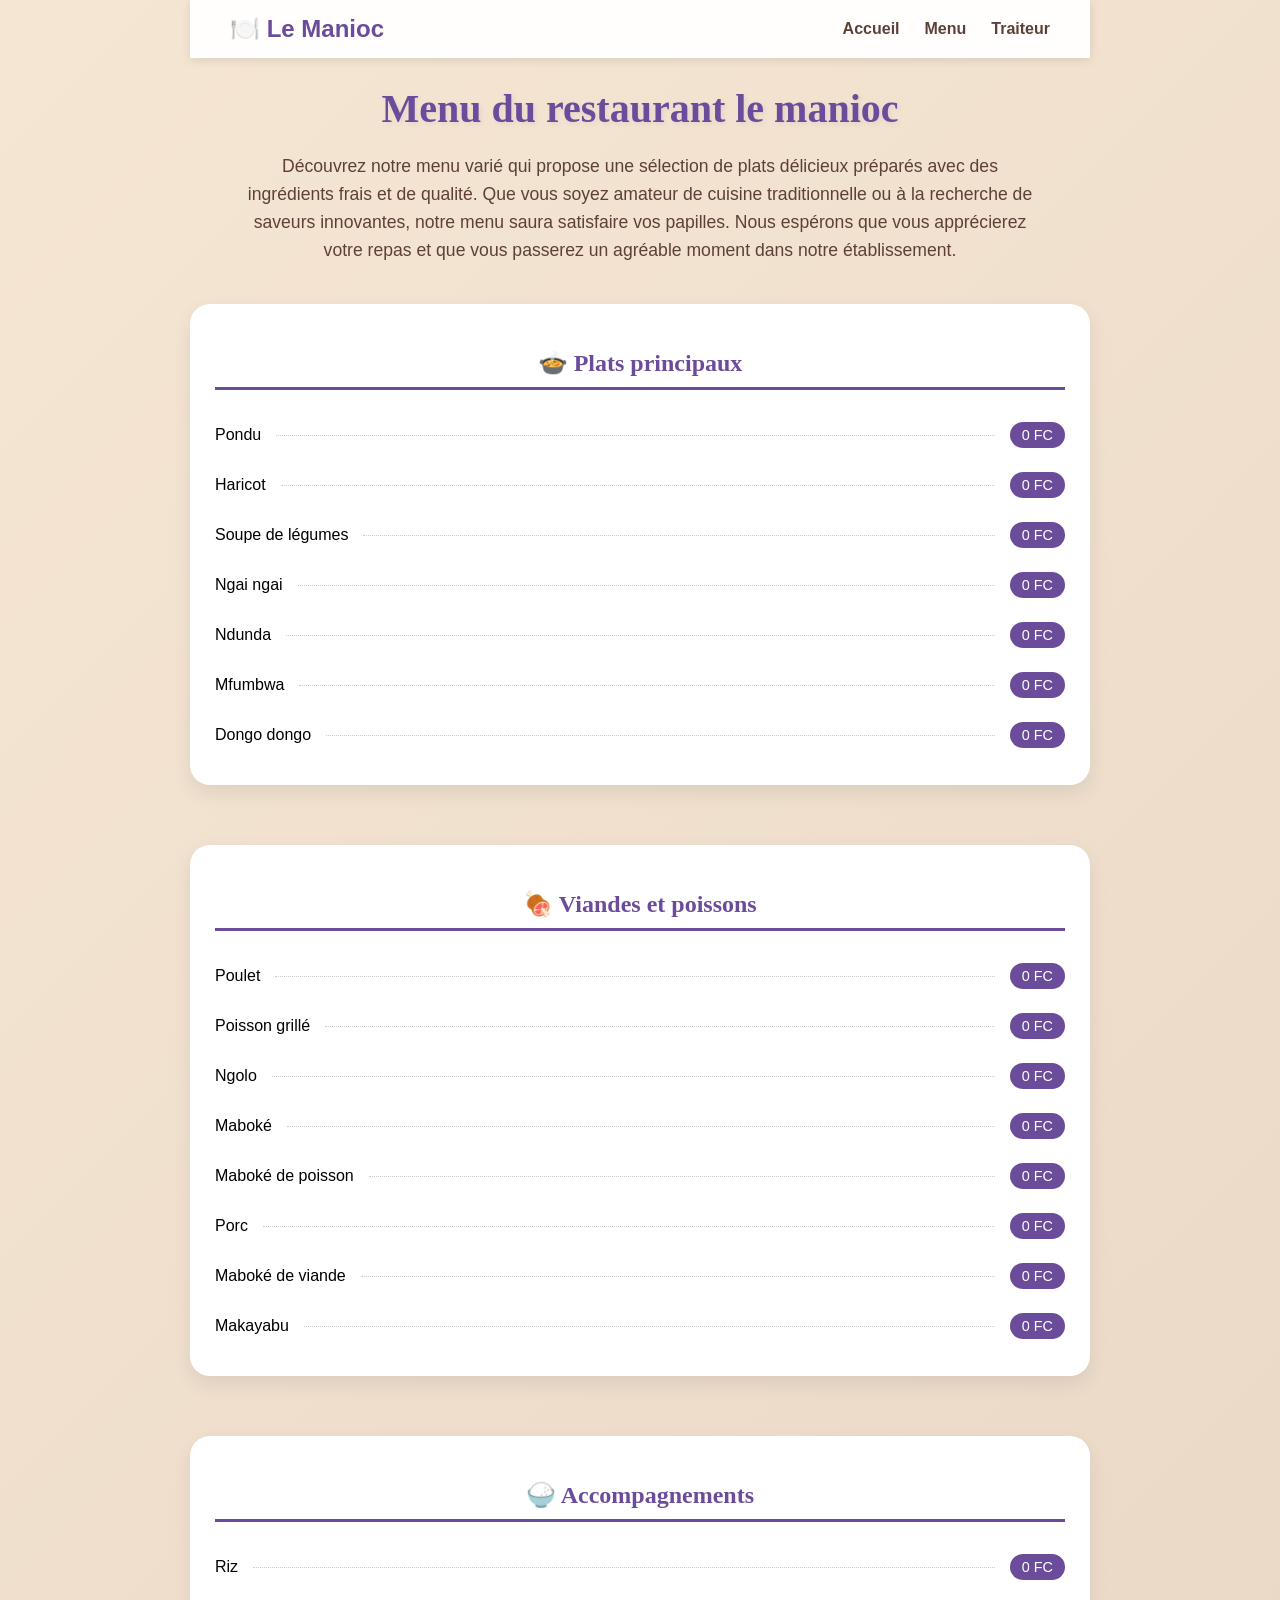
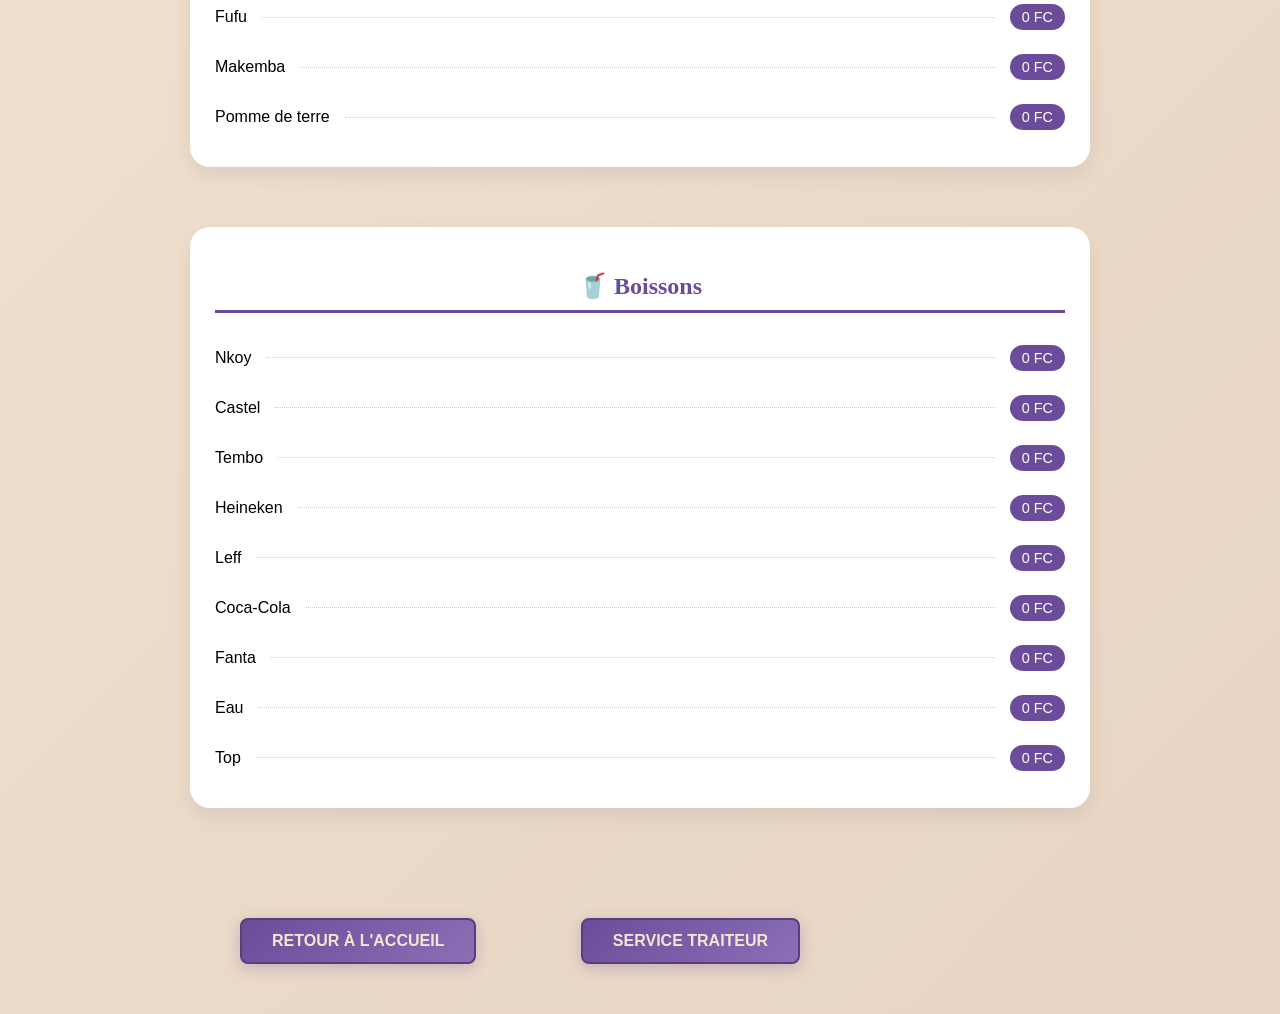
==== Menu.html @ 0daa8d3b "update" ====
<!DOCTYPE html>
<html lang="en">

<head>
        <meta charset="UTF-8">
        <meta name="viewport" content="width=device-width, initial-scale=1.0">
        <link rel="stylesheet" href="style.css">
        <title>Menu</title>
</head>

<body>
        <nav class="site-nav">
                <div class="logo">🍽️ Le Manioc</div>

                <div class="nav-links">
                        <a href="index.html">Accueil</a>
                        <a href="Menu.html">Menu</a>
                        <a href="Traiteur.html">Traiteur</a>
                </div>
        </nav>

        <h1>Menu du restaurant le manioc</h1>
        <p>Découvrez notre menu varié qui propose une sélection de plats délicieux préparés avec des ingrédients frais
                et de
                qualité. Que vous soyez amateur de cuisine traditionnelle ou à la recherche de saveurs innovantes, notre
                menu
                saura satisfaire vos papilles. Nous espérons que vous apprécierez votre repas et que vous passerez un
                agréable
                moment dans notre établissement.</p>

        <div class="menu-container">
                <div class="menu-column">
                        <section class="menu-section">
                                <h2>🍲 Plats principaux</h2>
                                <div class="menu-items">
                                        <div class="menu-line"><span class="plat">Pondu</span><span
                                                        class="dotted-line"></span><span class="price">0 FC</span></div>
                                        <div class="menu-line"><span class="plat">Haricot</span><span
                                                        class="dotted-line"></span><span class="price">0 FC</span></div>
                                        <div class="menu-line"><span class="plat">Soupe de légumes</span><span
                                                        class="dotted-line"></span><span class="price">0 FC</span></div>
                                        <div class="menu-line"><span class="plat">Ngai ngai</span><span
                                                        class="dotted-line"></span><span class="price">0 FC</span></div>
                                        <div class="menu-line"><span class="plat">Ndunda</span><span
                                                        class="dotted-line"></span><span class="price">0 FC</span></div>
                                        <div class="menu-line"><span class="plat">Mfumbwa</span><span
                                                        class="dotted-line"></span><span class="price">0 FC</span></div>
                                        <div class="menu-line"><span class="plat">Dongo dongo</span><span
                                                        class="dotted-line"></span><span class="price">0 FC</span></div>
                                </div>
                        </section>

                        <section class="menu-section">
                                <h2>🍖 Viandes et poissons</h2>

                                <div class="menu-items">
                                        <div class="menu-line"><span class="dish-name">Poulet</span><span
                                                        class="dotted-line"></span><span class="price">0 FC</span></div>
                                        <div class="menu-line"><span class="dish-name">Poisson grillé</span><span
                                                        class="dotted-line"></span><span class="price">0 FC</span></div>
                                        <div class="menu-line"><span class="dish-name">Ngolo</span><span
                                                        class="dotted-line"></span><span class="price">0 FC</span></div>
                                        <div class="menu-line"><span class="dish-name">Maboké</span><span
                                                        class="dotted-line"></span><span class="price">0 FC</span></div>
                                        <div class="menu-line"><span class="dish-name">Maboké de poisson</span><span
                                                        class="dotted-line"></span><span class="price">0 FC</span></div>
                                        <div class="menu-line"><span class="dish-name">Porc</span><span
                                                        class="dotted-line"></span><span class="price">0 FC</span></div>
                                        <div class="menu-line"><span class="dish-name">Maboké de viande</span><span
                                                        class="dotted-line"></span><span class="price">0 FC</span></div>
                                        <div class="menu-line"><span class="dish-name">Makayabu</span><span
                                                        class="dotted-line"></span><span class="price">0 FC</span></div>
                                </div>
                        </section>
                </div>

                <div class="menu-column">
                        <section class="menu-section">
                                <h2>🍚 Accompagnements</h2>
                                <div class="menu-items">
                                        <div class="menu-line"><span class="dish-name">Riz</span><span
                                                        class="dotted-line"></span><span class="price">0 FC</span></div>
                                        <div class="menu-line"><span class="dish-name">Fufu</span><span
                                                        class="dotted-line"></span><span class="price">0 FC</span></div>
                                        <div class="menu-line"><span class="dish-name">Makemba</span><span
                                                        class="dotted-line"></span><span class="price">0 FC</span></div>
                                        <div class="menu-line"><span class="dish-name">Pomme de terre</span><span
                                                        class="dotted-line"></span><span class="price">0 FC</span></div>
                                </div>
                        </section>

                        <section class="menu-section">
                                <h2>🥤 Boissons</h2>
                                <div class="menu-items">
                                        <div class="menu-line"><span class="dish-name">Nkoy</span><span
                                                        class="dotted-line"></span><span class="price">0 FC</span></div>
                                        <div class="menu-line"><span class="dish-name">Castel</span><span
                                                        class="dotted-line"></span><span class="price">0 FC</span></div>
                                        <div class="menu-line"><span class="dish-name">Tembo</span><span
                                                        class="dotted-line"></span><span class="price">0 FC</span></div>
                                        <div class="menu-line"><span class="dish-name">Heineken</span><span
                                                        class="dotted-line"></span><span class="price">0 FC</span></div>
                                        <div class="menu-line"><span class="dish-name">Leff</span><span
                                                        class="dotted-line"></span><span class="price">0 FC</span></div>
                                        <div class="menu-line"><span class="dish-name">Coca-Cola</span><span
                                                        class="dotted-line"></span><span class="price">0 FC</span></div>
                                        <div class="menu-line"><span class="dish-name">Fanta</span><span
                                                        class="dotted-line"></span><span class="price">0 FC</span></div>
                                        <div class="menu-line"><span class="dish-name">Eau</span><span
                                                        class="dotted-line"></span><span class="price">0 FC</span></div>
                                        <div class="menu-line"><span class="dish-name">Top</span><span
                                                        class="dotted-line"></span><span class="price">0 FC</span></div>
                                </div>
                        </section>
                </div>
        </div>

        <div class="menu-footer">
                <button onclick="window.location.href='index.html'">Retour à l'accueil</button>
                <button onclick="window.location.href='Traiteur.html'">Service traiteur</button>
        </div>
        <script src="script.js"></script>
</body>

</html>
---- style.css ----
body {

     font-family: 'Inter', sans-serif;
     background: linear-gradient(135deg, #F5E6D3 0%, #E8D5C4 100%);
     max-width: 900px;
     margin: 0 auto;

 }

 h1 {
     font-family: 'Playfair Display', serif;
     color: #6B4C9A;
     font-size: 2.5rem;
     font-weight: 700;
     margin-bottom: 20px;
     text-align: center;
     text-shadow: 2px 2px 4px rgba(107, 76, 154, 0.1);
     animation: fadeIn 1s ease-out 0.3s both;
 }

 h2 {
     font-family: 'Playfair Display', serif;
     color: #6B4C9A;
     font-weight: 700;
     margin-bottom: 15px;
     text-align: center;
     animation: fadeIn 1s ease-out 0.5s both;
 }

 p {
     font-size: 1.1rem;
     line-height: 1.6;
     max-width: 800px;
     margin: 0 auto 40px;
     text-align: center;
     color: #5D4037;
     animation: fadeIn 1s ease-out 0.5s both;
 }

 button {
     background: linear-gradient(135deg, #6B4C9A, #8a6fb6);
     color: #F5E6D3;
     border: none;
     border-radius: 25px;
     padding: 12px 24px;
     font-family: 'Inter', sans-serif;
     font-weight: 600;
     text-transform: uppercase;
     cursor: pointer;
     box-shadow: 0 4px 15px rgba(107, 76, 154, 0.3);
     transition: transform 0.2s ease, box-shadow 0.2s ease, background 0.2s ease;
 }

 button:hover {
     transform: translateY(-2px);
     background: linear-gradient(135deg, #7f5ca7, #9a7fc0);
     box-shadow: 0 6px 20px rgba(107, 76, 154, 0.4);
 }


 ul,
 ol {
     list-style-position: inside;
     padding-left: 1.2rem;
     text-align: left;
     display: inline-block;
     margin: 0 auto 20px;
 }



 li {
     margin: 0.2rem 0;

     animation: fadeInUp 0.6s ease-out both;
 }


 button {
     background-color: #6B4C9A;
     color: #F5E6D3;
     padding: 12px 30px;
     font-size: 1rem;
     border: 2px solid #5A3D7A;
     border-radius: 8px;
     cursor: pointer;
     margin: 50px;
     transition: all 0.3s ease;
     font-weight: 600;
     animation: fadeIn 1s ease-out 0.7s both;

 }

 /*acceuil*/

 .site-nav {
     position: sticky;
     top: 0;
     z-index: 1000;

     display: flex;
     justify-content: space-between;
     align-items: center;

     padding: 15px 40px;

     background: rgba(255, 255, 255, 0.95);

     backdrop-filter: blur(10px);

     box-shadow: 0 2px 10px rgba(0, 0, 0, 0.1);
 }

 .logo {
     font-size: 1.5rem;
     font-weight: bold;
     color: #6B4C9A;
 }

 .nav-links {
     display: flex;
     gap: 25px;
 }

 .nav-links a {
     text-decoration: none;
     color: #5D4037;
     font-weight: 600;
     transition: 0.3s;
 }

 .nav-links a:hover {
     color: #6B4C9A;
 }

 @media (max-width: 768px) {

     .site-nav {
         flex-direction: column;
         gap: 10px;
     }

     .nav-links {
         flex-wrap: wrap;
         justify-content: center;
     }

 }


 .hero {
     height: 80vh;
     background-image: url("images/restaurant.jpg");
     background-size: cover;
     background-position: center;
     display: flex;
     justify-content: center;
     align-items: center;
 }

 .overlay {
     background: rgba(0, 0, 0, 0.5);
     padding: 40px;
     border-radius: 15px;
     text-align: center;
     color: white;
 }

 .overlay h1 {
     font-size: 4rem;
     color: white;
 }

 .overlay p {
     color: white;
     max-width: 600px;
 }

 .hero-buttons {
     display: flex;
     justify-content: center;
     gap: 15px;
 }

 .specialites {
     padding: 80px 20px;
     text-align: center;
 }

 .cards {
     display: grid;
     grid-template-columns: repeat(3, 1fr);
     gap: 25px;
     max-width: 1000px;
     margin: auto;
 }

 @media (max-width: 900px) {
     .cards {
         grid-template-columns: 1fr;
     }
 }

 .card {
     width: 280px;
     background: white;
     border-radius: 15px;
     overflow: hidden;
     box-shadow: 0 5px 20px rgba(0, 0, 0, 0.1);
     transition: 0.3s;
 }

 .card:hover {
     transform: scale(1.08);
 }

 .card img {
     width: 100%;
     height: 220px;
     object-fit: cover;
     transition: transform 0.4s ease;
 }

 .card h3 {
     margin: 15px 0;
 }

 .card p {
     padding: 0 15px 20px;
 }

 /*a proppos*/
 .why-us {
     padding: 80px 20px;
     text-align: center;
 }

 .advantages {
     display: flex;
     justify-content: center;
     gap: 30px;
     flex-wrap: wrap;
 }

 .advantage {
     background: white;
     width: 250px;
     padding: 25px;
     border-radius: 15px;
     box-shadow: 0 5px 15px rgba(0, 0, 0, 0.1);
 }

 .advantage:hover {
     transform: translateY(-5px);
     transition: 0.3s;
 }


 .whatsapp-btn {
     position: fixed;
     bottom: 20px;
     right: 20px;

     width: 60px;
     height: 60px;

     background: #25D366;

     border-radius: 50%;

     display: flex;
     justify-content: center;
     align-items: center;

     text-decoration: none;

     font-size: 28px;

     color: white;

     box-shadow: 0 4px 15px rgba(0, 0, 0, 0.3);

     z-index: 9999;

     transition: transform 0.3s;
 }

 .whatsapp-btn:hover {
     transform: scale(1.1);
 }

 .contact-section {
     padding: 80px 20px;
     text-align: center;
 }

 .contact-container {
     display: grid;
     grid-template-columns: repeat(auto-fit, minmax(220px, 1fr));
     gap: 25px;
     max-width: 1000px;
     margin: auto;
 }

 .contact-card {
     background: white;
     padding: 25px;
     border-radius: 15px;
     box-shadow: 0 5px 15px rgba(0, 0, 0, 0.1);
     transition: transform 0.3s ease;
 }

 .contact-card:hover {
     transform: translateY(-5px);
 }

 .contact-card h3 {
     color: #6B4C9A;
     margin-bottom: 10px;
 }

 .footer {
     text-align: center;
     padding: 25px;
     background: #6B4C9A;
     color: white;
     margin-top: 50px;
 }

 /*menu*/

 .menu-section {
     background: white;
     padding: 25px;
     border-radius: 20px;
     box-shadow: 0 8px 20px rgba(0, 0, 0, 0.08);
     transition: 0.3s ease;
     margin-bottom: 60px;
 }

 .menu-container {

     gap: 4rem;
 }

 .menu-section:hover {
     transform: translateY(-5px);
 }

 .menu-section h2 {
     color: #6B4C9A;
     text-align: center;
     margin-bottom: 20px;
     border-bottom: 3px solid #6B4C9A;
     padding-bottom: 10px;
 }

 .menu-line {
     display: flex;
     align-items: center;
     padding: 12px 0;
 }

 .dotted-line {
     flex: 1;
     border-bottom: 1px dotted #ccc;
     margin: 0 15px;
 }

 .menu-line:hover {
     padding-left: 10px;
     color: #6B4C9A;
 }

 .price {
     background: #6B4C9A;
     color: white;
     padding: 5px 12px;
     border-radius: 20px;
     font-size: 0.9rem;
 }
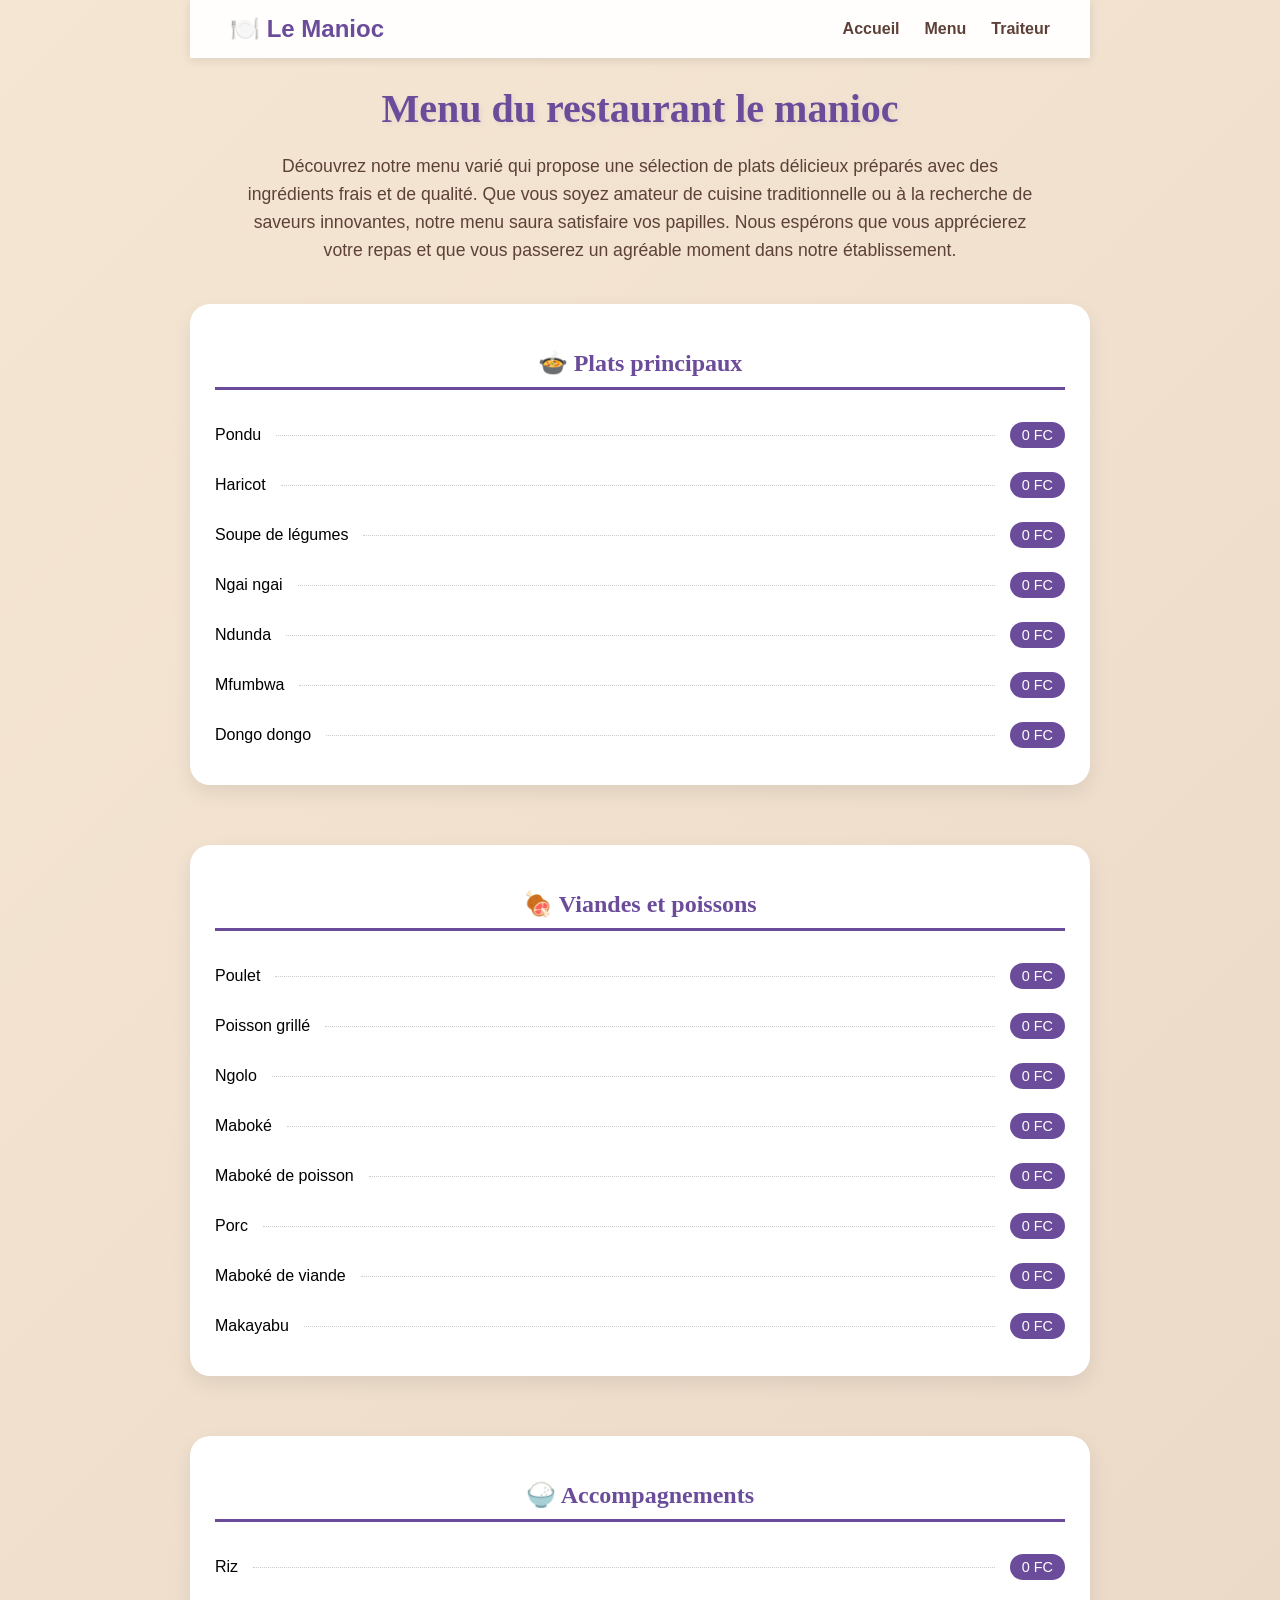
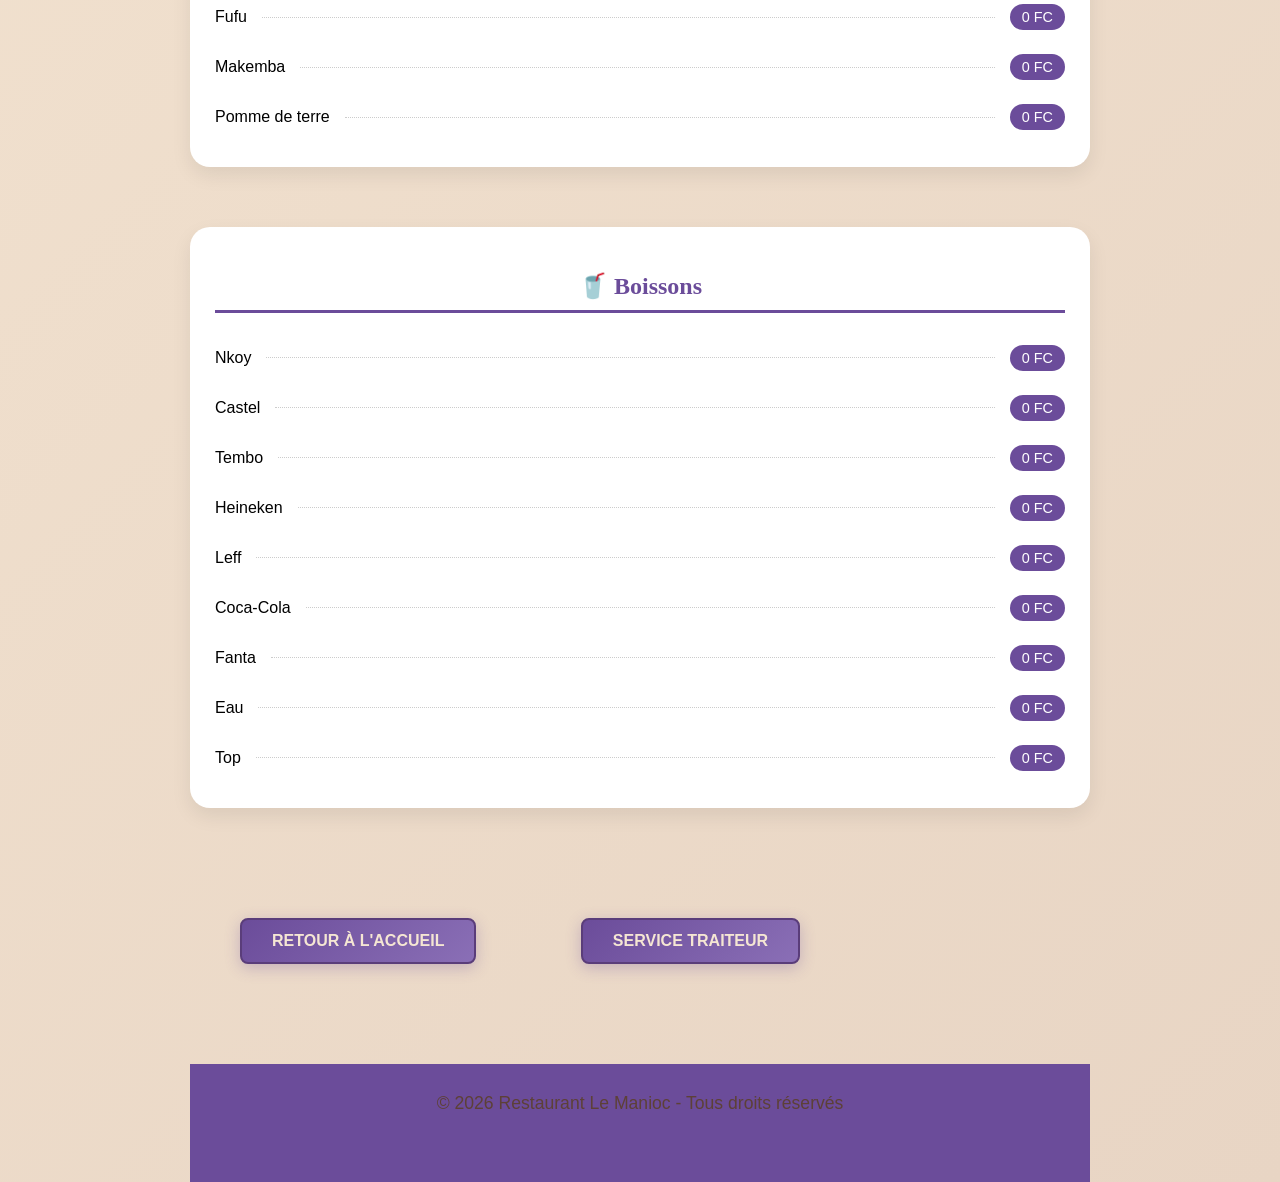
==== commit b7181294: "update" ====
--- a/Menu.html
+++ b/Menu.html
@@ -119,7 +119,9 @@
                 <button onclick="window.location.href='index.html'">Retour à l'accueil</button>
                 <button onclick="window.location.href='Traiteur.html'">Service traiteur</button>
         </div>
-        <script src="script.js"></script>
+        <footer class="footer">
+                <p>© 2026 Restaurant Le Manioc - Tous droits réservés</p>
+        </footer>
 </body>
 
 </html>
--- a/style.css
+++ b/style.css
@@ -158,6 +158,10 @@
      align-items: center;
  }
 
+ .hero h1 {
+     font-size: clamp(2.5rem, 8vw, 5rem);
+ }
+
  .overlay {
      background: rgba(0, 0, 0, 0.5);
      padding: 40px;
@@ -180,11 +184,14 @@
      display: flex;
      justify-content: center;
      gap: 15px;
+     padding: 12px 20px;
+     font-size: 1rem;
  }
 
  .specialites {
      padding: 80px 20px;
      text-align: center;
+
  }
 
  .cards {
@@ -378,4 +385,9 @@
      padding: 5px 12px;
      border-radius: 20px;
      font-size: 0.9rem;
+ }
+
+ /* moins d'espace vide*/
+ section {
+     padding: 60px 20px;
  }
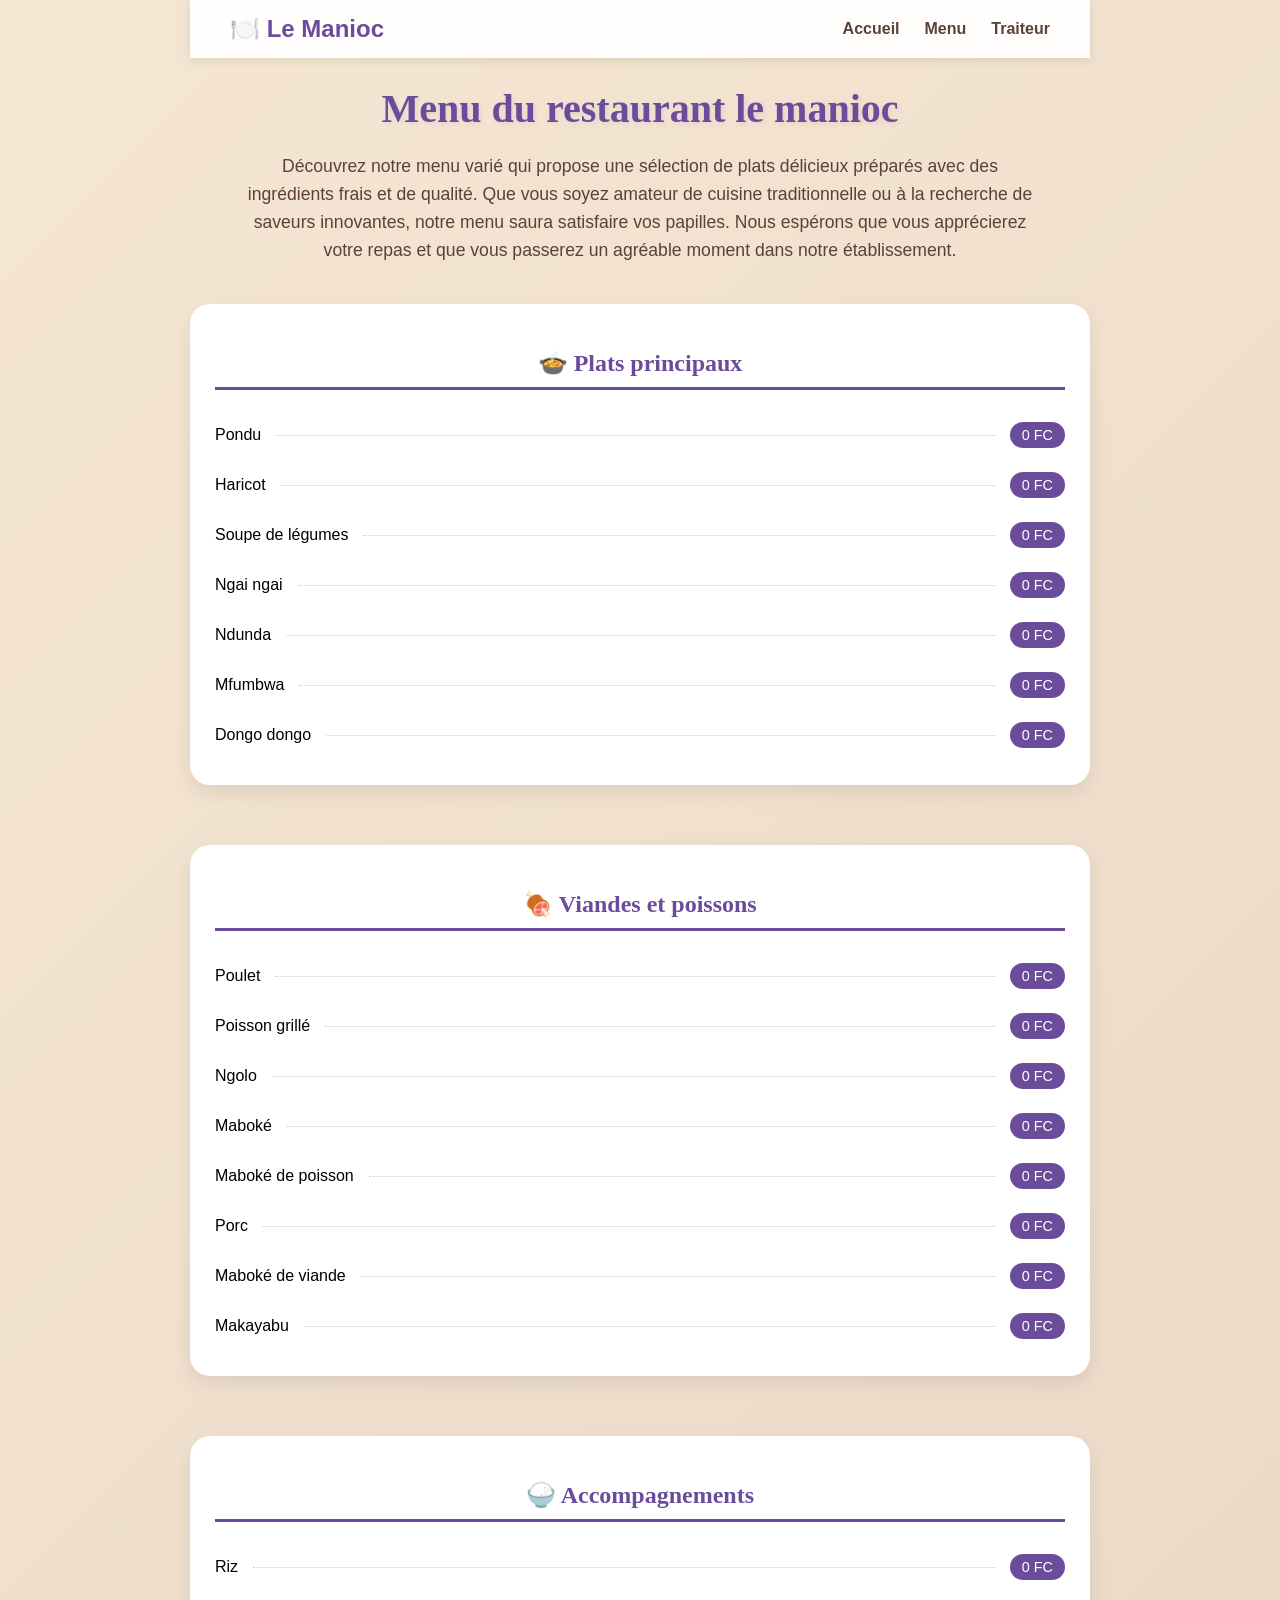
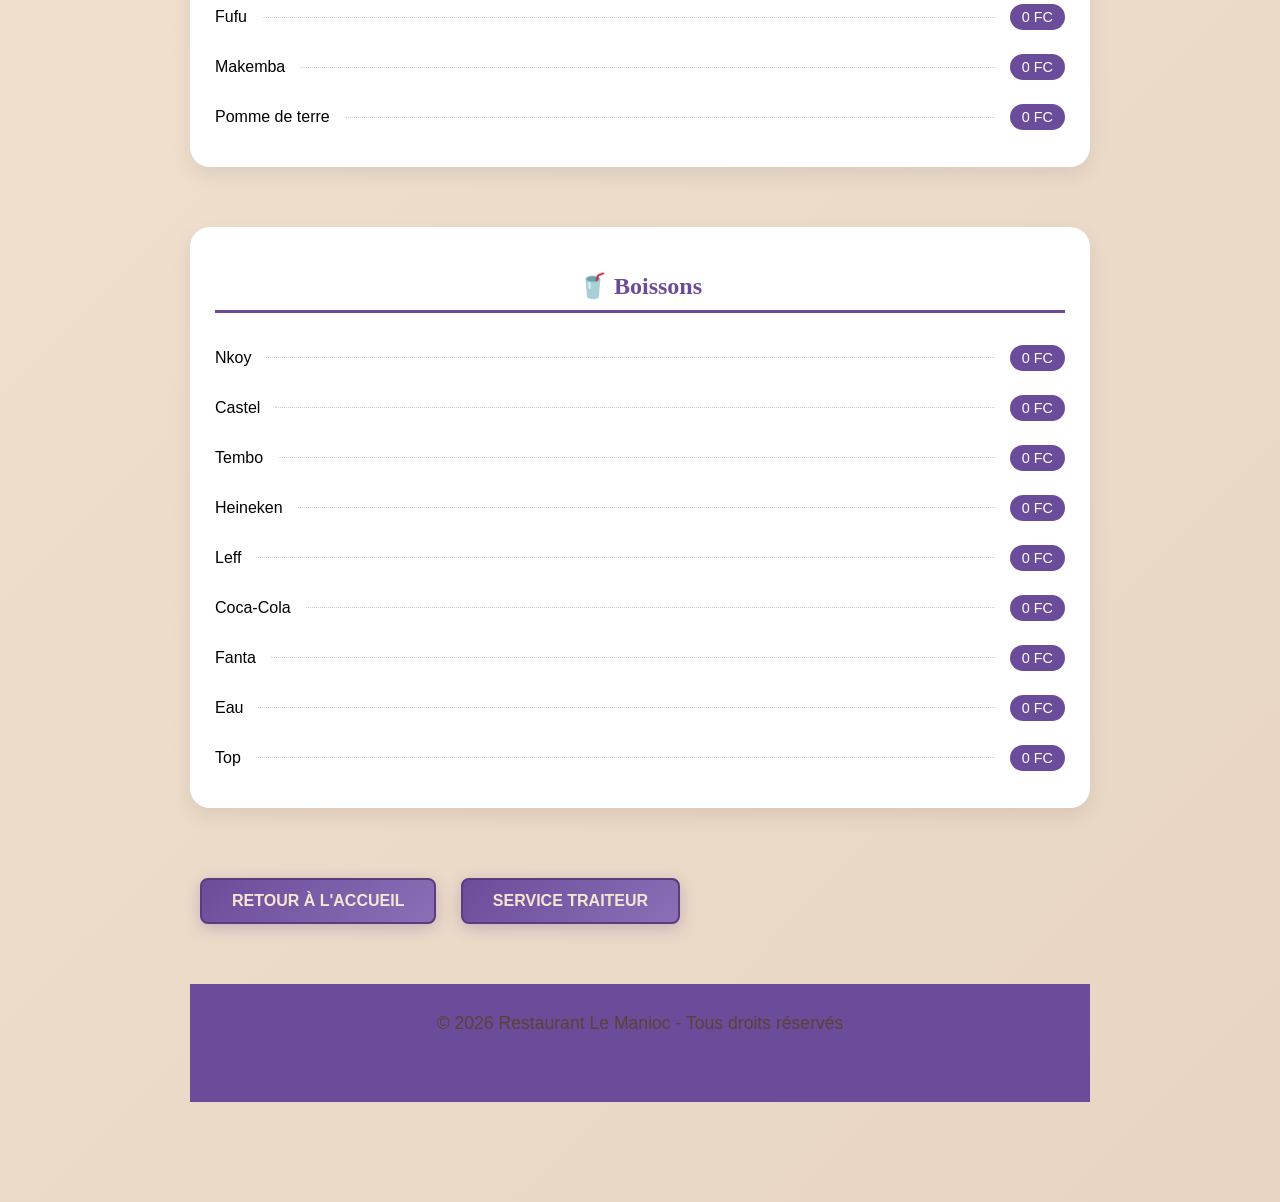
==== commit 4a09918a: "update" ====
--- a/Menu.html
+++ b/Menu.html
@@ -119,9 +119,11 @@
                 <button onclick="window.location.href='index.html'">Retour à l'accueil</button>
                 <button onclick="window.location.href='Traiteur.html'">Service traiteur</button>
         </div>
+
         <footer class="footer">
                 <p>© 2026 Restaurant Le Manioc - Tous droits réservés</p>
         </footer>
+        <script src="script.js"></script>
 </body>
 
 </html>
--- a/style.css
+++ b/style.css
@@ -4,8 +4,10 @@
      background: linear-gradient(135deg, #F5E6D3 0%, #E8D5C4 100%);
      max-width: 900px;
      margin: 0 auto;
-
- }
+     padding-bottom: 100px;
+
+ }
+
 
  h1 {
      font-family: 'Playfair Display', serif;
@@ -84,7 +86,7 @@
      border: 2px solid #5A3D7A;
      border-radius: 8px;
      cursor: pointer;
-     margin: 50px;
+     margin: 10px;
      transition: all 0.3s ease;
      font-weight: 600;
      animation: fadeIn 1s ease-out 0.7s both;
@@ -135,15 +137,38 @@
 
  @media (max-width: 768px) {
 
-     .site-nav {
+     .hero {
+         height: auto;
+         padding: 80px 20px;
+     }
+
+     .overlay {
+         width: 90%;
+         padding: 25px;
+     }
+
+     .overlay h1 {
+         font-size: 3rem;
+     }
+
+     .overlay p {
+         font-size: 1rem;
+     }
+
+     .hero-buttons {
          flex-direction: column;
-         gap: 10px;
-     }
-
-     .nav-links {
-         flex-wrap: wrap;
-         justify-content: center;
-     }
+         align-items: center;
+     }
+
+     .hero-buttons button {
+         width: 220px;
+         margin-bottom: 10px;
+
+     }
+
+
+
+
 
  }
 
@@ -156,6 +181,7 @@
      display: flex;
      justify-content: center;
      align-items: center;
+
  }
 
  .hero h1 {
@@ -195,21 +221,17 @@
  }
 
  .cards {
-     display: grid;
-     grid-template-columns: repeat(3, 1fr);
+     display: flex;
+     flex-direction: column;
+     align-items: center;
      gap: 25px;
      max-width: 1000px;
      margin: auto;
  }
 
- @media (max-width: 900px) {
-     .cards {
-         grid-template-columns: 1fr;
-     }
- }
-
  .card {
-     width: 280px;
+     width: 80%;
+     max-width: 500%;
      background: white;
      border-radius: 15px;
      overflow: hidden;
@@ -217,16 +239,26 @@
      transition: 0.3s;
  }
 
+
+
+
+ .card img {
+     width: 100%;
+     height: 300px;
+     object-fit: cover;
+     transition: transform 0.4s ease;
+ }
+
+ .card.active {
+     transform: scale(1.05);
+     box-shadow: 0 10px 25px rgba(0, 0, 0, 0.2);
+ }
+
  .card:hover {
      transform: scale(1.08);
  }
 
- .card img {
-     width: 100%;
-     height: 220px;
-     object-fit: cover;
-     transition: transform 0.4s ease;
- }
+
 
  .card h3 {
      margin: 15px 0;
@@ -390,4 +422,16 @@
  /* moins d'espace vide*/
  section {
      padding: 60px 20px;
+ }
+
+ /*effet d'apparition avec Js */
+ .hidden {
+     opacity: 0;
+     transform: translateY(50px);
+     transition: all 0.8s ease;
+ }
+
+ .show {
+     opacity: 1;
+     transform: translateY(0);
  }
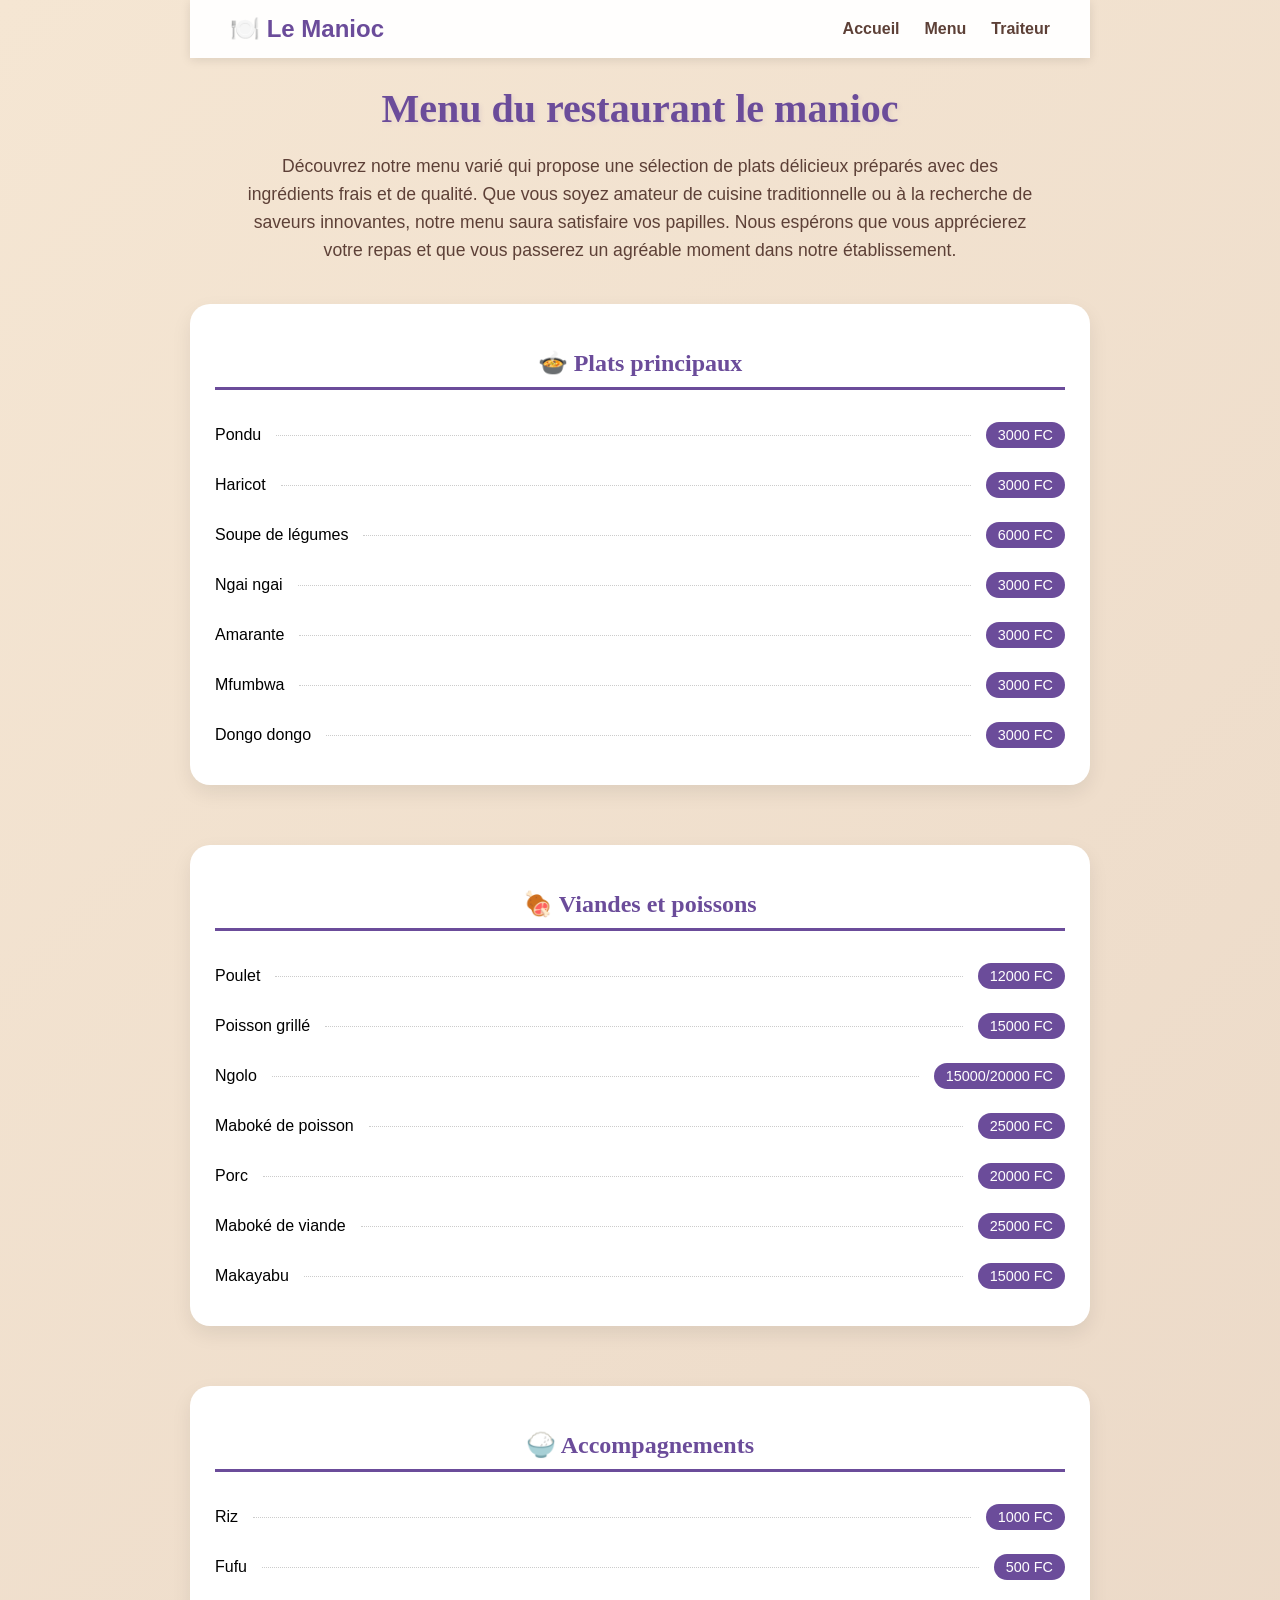
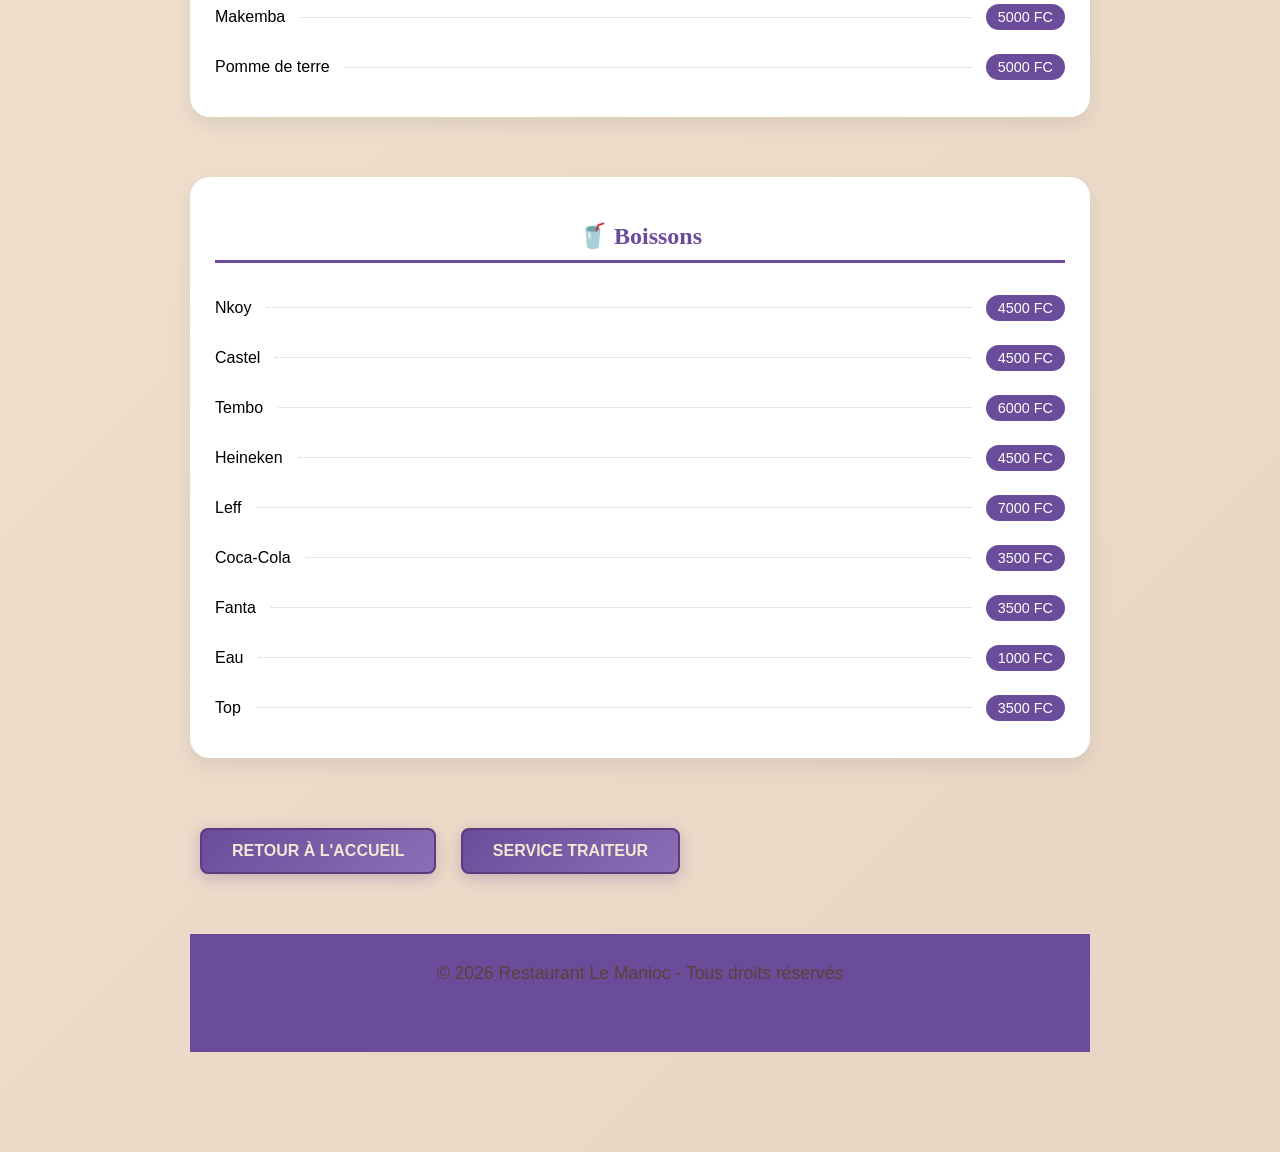
==== commit 1ed72b8c: "update" ====
--- a/Menu.html
+++ b/Menu.html
@@ -34,19 +34,26 @@
                                 <h2>🍲 Plats principaux</h2>
                                 <div class="menu-items">
                                         <div class="menu-line"><span class="plat">Pondu</span><span
-                                                        class="dotted-line"></span><span class="price">0 FC</span></div>
+                                                        class="dotted-line"></span><span class="price">3000 FC</span>
+                                        </div>
                                         <div class="menu-line"><span class="plat">Haricot</span><span
-                                                        class="dotted-line"></span><span class="price">0 FC</span></div>
+                                                        class="dotted-line"></span><span class="price">3000 FC</span>
+                                        </div>
                                         <div class="menu-line"><span class="plat">Soupe de légumes</span><span
-                                                        class="dotted-line"></span><span class="price">0 FC</span></div>
+                                                        class="dotted-line"></span><span class="price">6000 FC</span>
+                                        </div>
                                         <div class="menu-line"><span class="plat">Ngai ngai</span><span
-                                                        class="dotted-line"></span><span class="price">0 FC</span></div>
-                                        <div class="menu-line"><span class="plat">Ndunda</span><span
-                                                        class="dotted-line"></span><span class="price">0 FC</span></div>
+                                                        class="dotted-line"></span><span class="price">3000 FC</span>
+                                        </div>
+                                        <div class="menu-line"><span class="plat">Amarante</span><span
+                                                        class="dotted-line"></span><span class="price">3000 FC</span>
+                                        </div>
                                         <div class="menu-line"><span class="plat">Mfumbwa</span><span
-                                                        class="dotted-line"></span><span class="price">0 FC</span></div>
+                                                        class="dotted-line"></span><span class="price">3000 FC</span>
+                                        </div>
                                         <div class="menu-line"><span class="plat">Dongo dongo</span><span
-                                                        class="dotted-line"></span><span class="price">0 FC</span></div>
+                                                        class="dotted-line"></span><span class="price">3000 FC</span>
+                                        </div>
                                 </div>
                         </section>
 
@@ -55,21 +62,26 @@
 
                                 <div class="menu-items">
                                         <div class="menu-line"><span class="dish-name">Poulet</span><span
-                                                        class="dotted-line"></span><span class="price">0 FC</span></div>
+                                                        class="dotted-line"></span><span class="price">12000 FC</span>
+                                        </div>
                                         <div class="menu-line"><span class="dish-name">Poisson grillé</span><span
-                                                        class="dotted-line"></span><span class="price">0 FC</span></div>
+                                                        class="dotted-line"></span><span class="price">15000 FC</span>
+                                        </div>
                                         <div class="menu-line"><span class="dish-name">Ngolo</span><span
-                                                        class="dotted-line"></span><span class="price">0 FC</span></div>
-                                        <div class="menu-line"><span class="dish-name">Maboké</span><span
-                                                        class="dotted-line"></span><span class="price">0 FC</span></div>
+                                                        class="dotted-line"></span><span class="price"> 15000/20000
+                                                        FC</span></div>
                                         <div class="menu-line"><span class="dish-name">Maboké de poisson</span><span
-                                                        class="dotted-line"></span><span class="price">0 FC</span></div>
+                                                        class="dotted-line"></span><span class="price">25000 FC</span>
+                                        </div>
                                         <div class="menu-line"><span class="dish-name">Porc</span><span
-                                                        class="dotted-line"></span><span class="price">0 FC</span></div>
+                                                        class="dotted-line"></span><span class="price">20000 FC</span>
+                                        </div>
                                         <div class="menu-line"><span class="dish-name">Maboké de viande</span><span
-                                                        class="dotted-line"></span><span class="price">0 FC</span></div>
+                                                        class="dotted-line"></span><span class="price">25000 FC</span>
+                                        </div>
                                         <div class="menu-line"><span class="dish-name">Makayabu</span><span
-                                                        class="dotted-line"></span><span class="price">0 FC</span></div>
+                                                        class="dotted-line"></span><span class="price">15000 FC</span>
+                                        </div>
                                 </div>
                         </section>
                 </div>
@@ -79,13 +91,17 @@
                                 <h2>🍚 Accompagnements</h2>
                                 <div class="menu-items">
                                         <div class="menu-line"><span class="dish-name">Riz</span><span
-                                                        class="dotted-line"></span><span class="price">0 FC</span></div>
+                                                        class="dotted-line"></span><span class="price"> 1000 FC</span>
+                                        </div>
                                         <div class="menu-line"><span class="dish-name">Fufu</span><span
-                                                        class="dotted-line"></span><span class="price">0 FC</span></div>
+                                                        class="dotted-line"></span><span class="price">500 FC </span>
+                                        </div>
                                         <div class="menu-line"><span class="dish-name">Makemba</span><span
-                                                        class="dotted-line"></span><span class="price">0 FC</span></div>
+                                                        class="dotted-line"></span><span class="price">5000 FC</span>
+                                        </div>
                                         <div class="menu-line"><span class="dish-name">Pomme de terre</span><span
-                                                        class="dotted-line"></span><span class="price">0 FC</span></div>
+                                                        class="dotted-line"></span><span class="price">5000 FC</span>
+                                        </div>
                                 </div>
                         </section>
 
@@ -93,23 +109,32 @@
                                 <h2>🥤 Boissons</h2>
                                 <div class="menu-items">
                                         <div class="menu-line"><span class="dish-name">Nkoy</span><span
-                                                        class="dotted-line"></span><span class="price">0 FC</span></div>
+                                                        class="dotted-line"></span><span class="price">4500 FC</span>
+                                        </div>
                                         <div class="menu-line"><span class="dish-name">Castel</span><span
-                                                        class="dotted-line"></span><span class="price">0 FC</span></div>
+                                                        class="dotted-line"></span><span class="price">4500 FC</span>
+                                        </div>
                                         <div class="menu-line"><span class="dish-name">Tembo</span><span
-                                                        class="dotted-line"></span><span class="price">0 FC</span></div>
+                                                        class="dotted-line"></span><span class="price">6000 FC</span>
+                                        </div>
                                         <div class="menu-line"><span class="dish-name">Heineken</span><span
-                                                        class="dotted-line"></span><span class="price">0 FC</span></div>
+                                                        class="dotted-line"></span><span class="price">4500 FC</span>
+                                        </div>
                                         <div class="menu-line"><span class="dish-name">Leff</span><span
-                                                        class="dotted-line"></span><span class="price">0 FC</span></div>
+                                                        class="dotted-line"></span><span class="price">7000 FC</span>
+                                        </div>
                                         <div class="menu-line"><span class="dish-name">Coca-Cola</span><span
-                                                        class="dotted-line"></span><span class="price">0 FC</span></div>
+                                                        class="dotted-line"></span><span class="price">3500 FC</span>
+                                        </div>
                                         <div class="menu-line"><span class="dish-name">Fanta</span><span
-                                                        class="dotted-line"></span><span class="price">0 FC</span></div>
+                                                        class="dotted-line"></span><span class="price">3500 FC</span>
+                                        </div>
                                         <div class="menu-line"><span class="dish-name">Eau</span><span
-                                                        class="dotted-line"></span><span class="price">0 FC</span></div>
+                                                        class="dotted-line"></span><span class="price">1000 FC</span>
+                                        </div>
                                         <div class="menu-line"><span class="dish-name">Top</span><span
-                                                        class="dotted-line"></span><span class="price">0 FC</span></div>
+                                                        class="dotted-line"></span><span class="price">3500 FC</span>
+                                        </div>
                                 </div>
                         </section>
                 </div>
